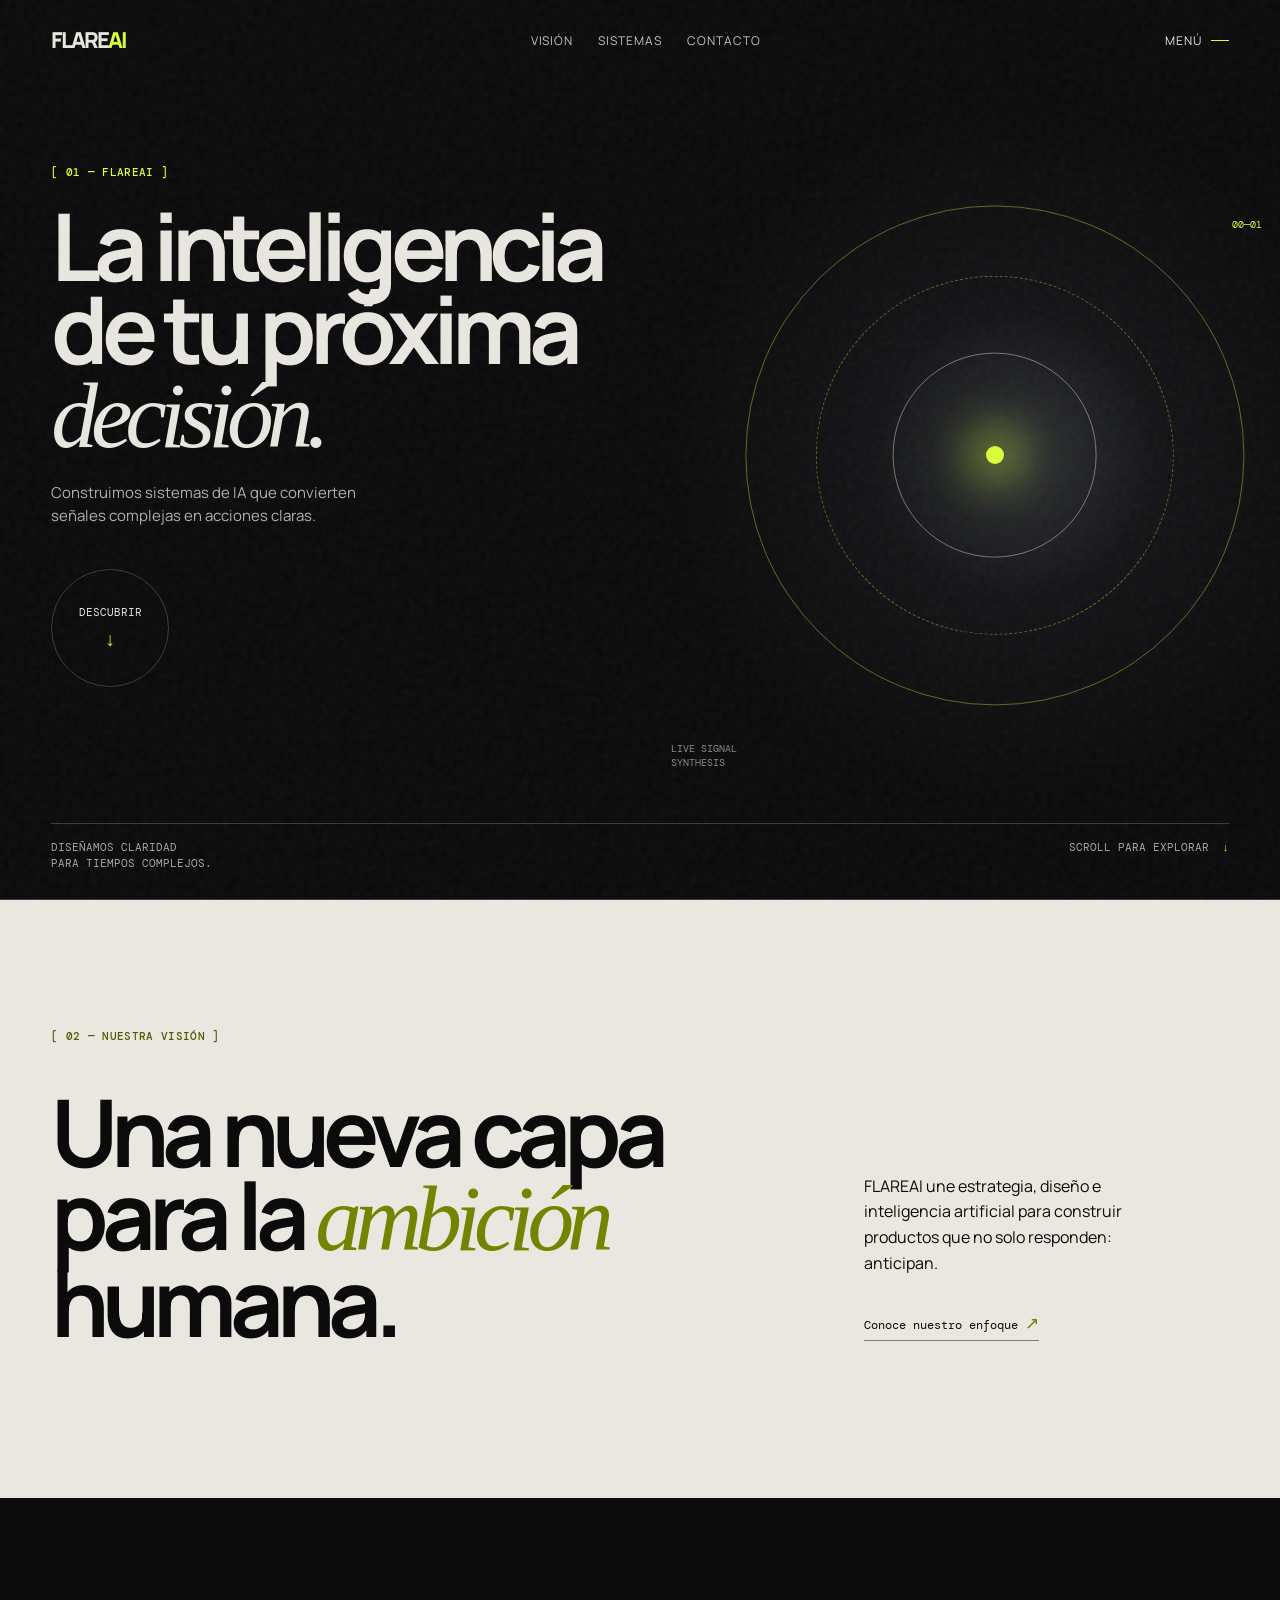
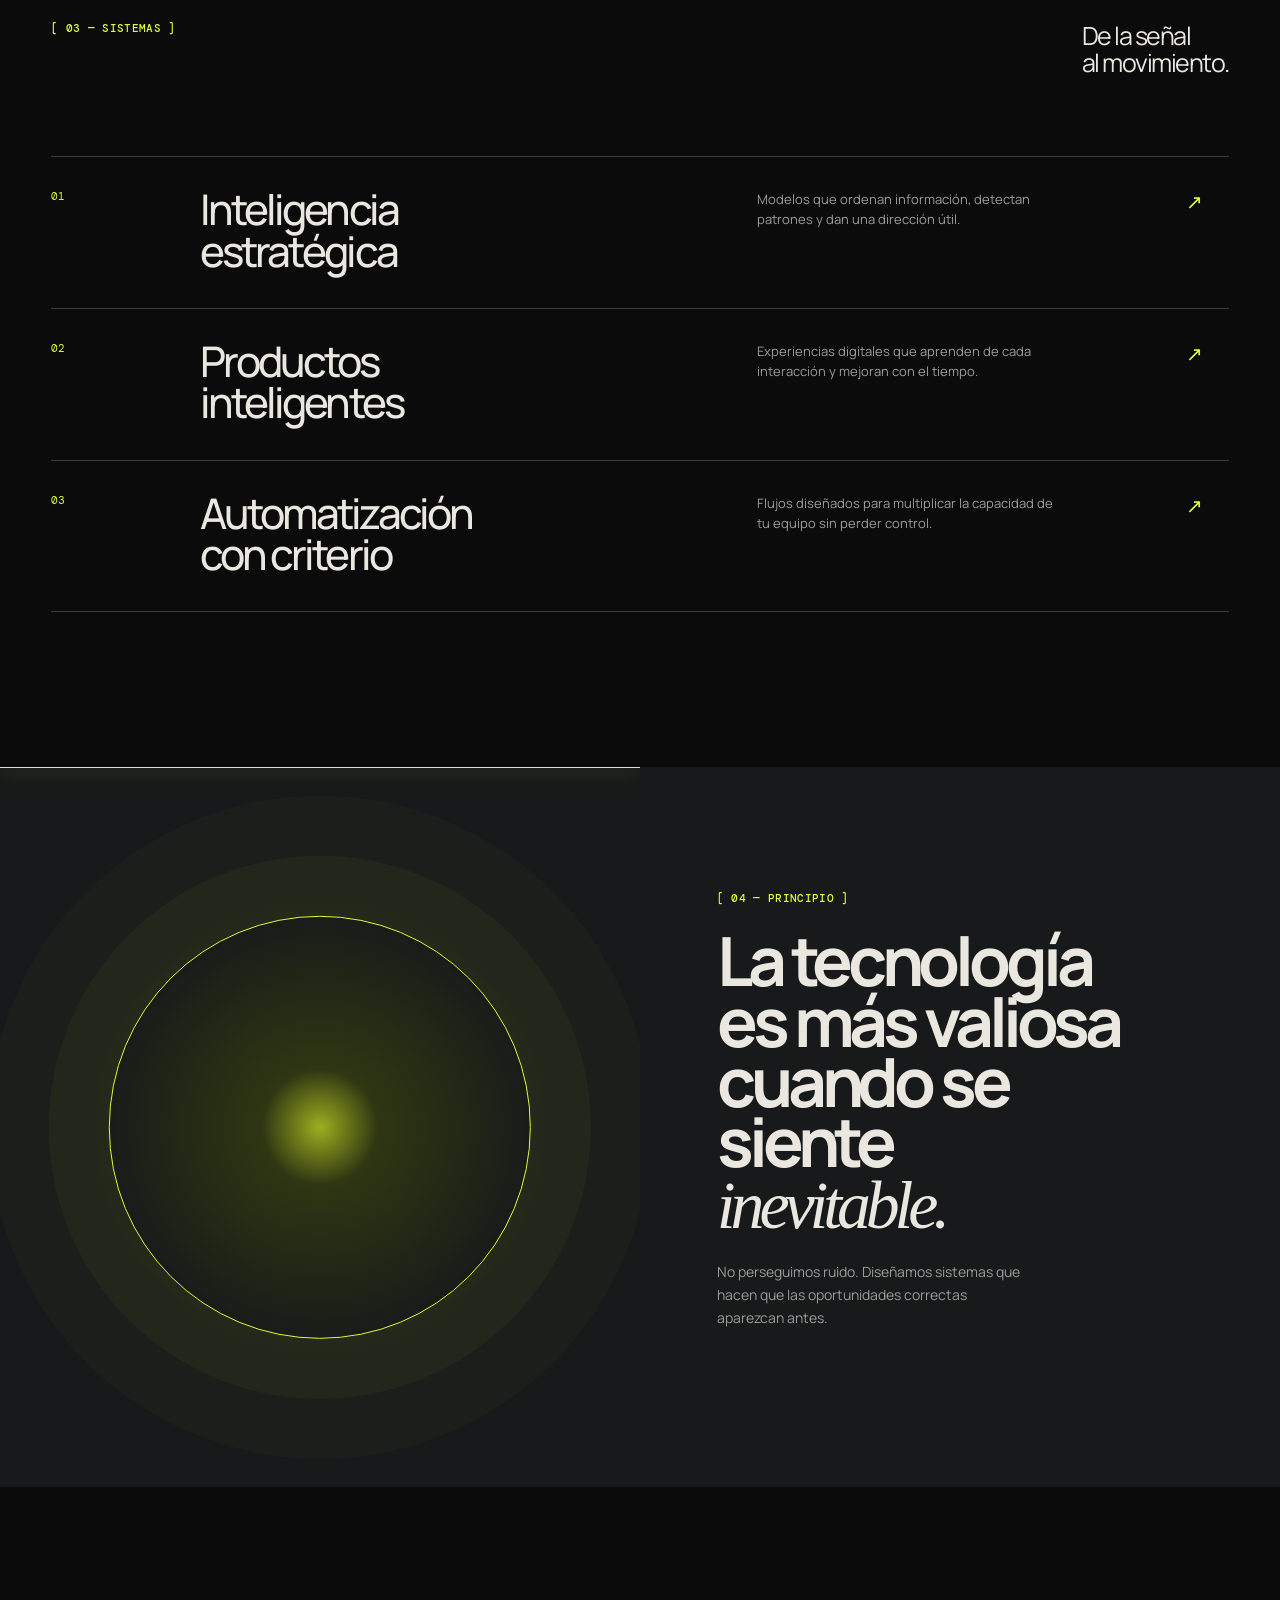
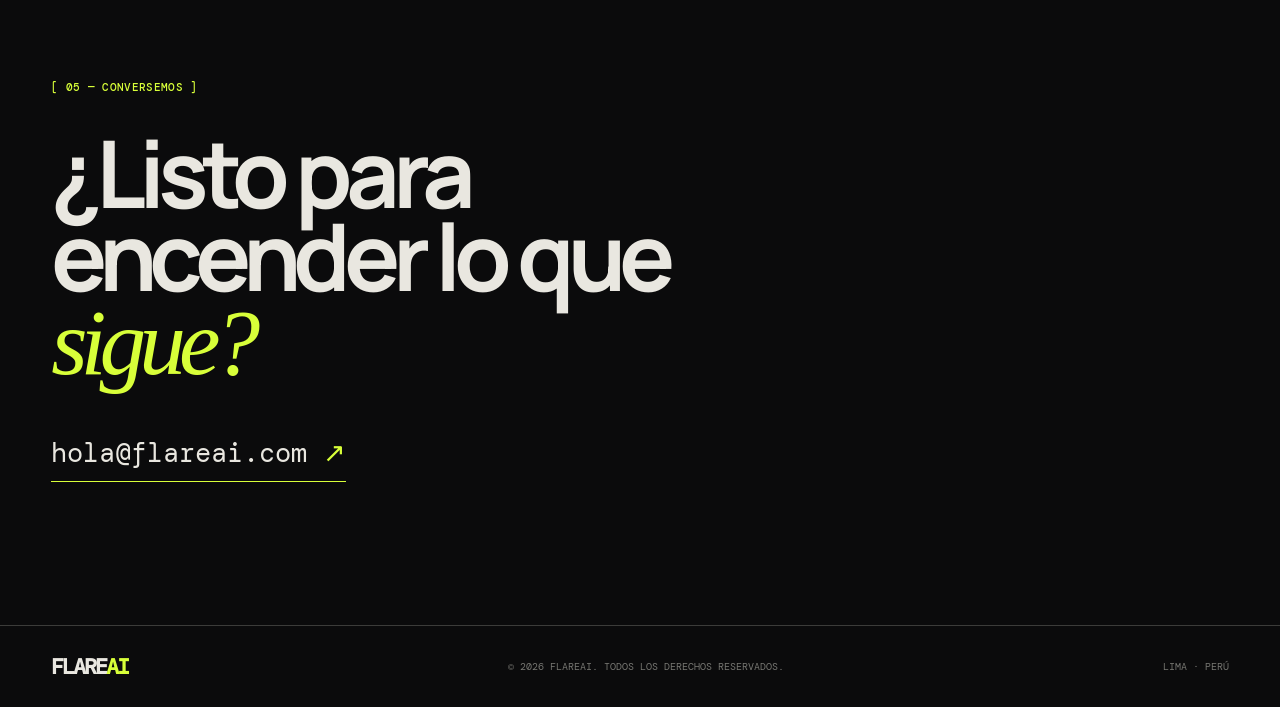
==== index.html @ a226c94e "Add files via upload" ====
<!doctype html>
<html lang="es">
  <head>
    <meta charset="UTF-8" />
    <meta name="viewport" content="width=device-width, initial-scale=1.0" />
    <meta name="description" content="FLAREAI — inteligencia que crea posibilidades." />
    <title>FLAREAI — Inteligencia que crea posibilidades</title>
    <link rel="preconnect" href="https://fonts.googleapis.com" />
    <link rel="preconnect" href="https://fonts.gstatic.com" crossorigin />
    <link href="https://fonts.googleapis.com/css2?family=DM+Mono:wght@400;500&family=Manrope:wght@400;500;600;700;800&display=swap" rel="stylesheet" />
    <link rel="stylesheet" href="styles.css" />
  </head>
  <body>
    <div class="grain" aria-hidden="true"></div>
    <header class="site-header">
      <a class="wordmark" href="#inicio" aria-label="FLAREAI, inicio">FLARE<span>AI</span></a>
      <nav aria-label="Navegación principal">
        <a href="#vision">Visión</a>
        <a href="#sistemas">Sistemas</a>
        <a href="#contacto">Contacto</a>
      </nav>
      <button class="menu-button" type="button" aria-label="Abrir menú">Menú <i></i></button>
    </header>

    <main>
      <section class="hero" id="inicio">
        <div class="hero-copy reveal">
          <p class="eyebrow">[ 01 — FLAREAI ]</p>
          <h1>La inteligencia<br />de tu próxima<br /><em>decisión.</em></h1>
          <p class="intro">Construimos sistemas de IA que convierten señales complejas en acciones claras.</p>
          <a class="round-link" href="#vision"><span>Descubrir</span><b>↓</b></a>
        </div>
        <div class="hero-visual" aria-label="Visualización abstracta de inteligencia artificial">
          <div class="orb orb-one"></div><div class="orb orb-two"></div><div class="orb orb-three"></div>
          <div class="core"></div>
          <p class="system-label">LIVE SIGNAL<br />SYNTHESIS</p>
          <p class="system-number">00—01</p>
        </div>
        <div class="hero-footer reveal">
          <p>Diseñamos claridad<br />para tiempos complejos.</p>
          <p>Scroll para explorar <span>↓</span></p>
        </div>
      </section>

      <section class="statement" id="vision">
        <p class="eyebrow">[ 02 — NUESTRA VISIÓN ]</p>
        <div class="statement-grid">
          <h2>Una nueva capa<br />para la <em>ambición</em><br />humana.</h2>
          <div class="statement-text">
            <p>FLAREAI une estrategia, diseño e inteligencia artificial para construir productos que no solo responden: anticipan.</p>
            <a class="text-link" href="#sistemas">Conoce nuestro enfoque <span>↗</span></a>
          </div>
        </div>
      </section>

      <section class="capabilities" id="sistemas">
        <div class="section-heading">
          <p class="eyebrow">[ 03 — SISTEMAS ]</p>
          <p>De la señal<br />al movimiento.</p>
        </div>
        <div class="capability-list">
          <article class="capability">
            <span>01</span><h3>Inteligencia<br />estratégica</h3><p>Modelos que ordenan información, detectan patrones y dan una dirección útil.</p><b>↗</b>
          </article>
          <article class="capability">
            <span>02</span><h3>Productos<br />inteligentes</h3><p>Experiencias digitales que aprenden de cada interacción y mejoran con el tiempo.</p><b>↗</b>
          </article>
          <article class="capability">
            <span>03</span><h3>Automatización<br />con criterio</h3><p>Flujos diseñados para multiplicar la capacidad de tu equipo sin perder control.</p><b>↗</b>
          </article>
        </div>
      </section>

      <section class="manifesto">
        <div class="manifesto-visual"><div class="pulse"></div><div class="scanline"></div></div>
        <div class="manifesto-copy">
          <p class="eyebrow">[ 04 — PRINCIPIO ]</p>
          <h2>La tecnología<br />es más valiosa<br />cuando se siente<br /><em>inevitable.</em></h2>
          <p>No perseguimos ruido. Diseñamos sistemas que hacen que las oportunidades correctas aparezcan antes.</p>
        </div>
      </section>

      <section class="contact" id="contacto">
        <p class="eyebrow">[ 05 — CONVERSEMOS ]</p>
        <h2>¿Listo para<br />encender lo que<br /><em>sigue?</em></h2>
        <a class="contact-link" href="mailto:hola@flareai.com">hola@flareai.com <span>↗</span></a>
      </section>
    </main>

    <footer>
      <a class="wordmark" href="#inicio">FLARE<span>AI</span></a>
      <p>© 2026 FLAREAI. Todos los derechos reservados.</p>
      <p>Lima · Perú</p>
    </footer>
    <script src="script.js"></script>
  </body>
</html>
---- styles.css ----
:root { --ink:#0b0b0c; --paper:#e9e7e0; --acid:#d8ff39; --line:rgba(233,231,224,.22); --muted:#9c9b97; }
* { box-sizing:border-box; } html { scroll-behavior:smooth; } body { margin:0; background:var(--ink); color:var(--paper); font-family:Manrope,Arial,sans-serif; overflow-x:hidden; } a { color:inherit; text-decoration:none; }
.grain { position:fixed; inset:0; opacity:.055; pointer-events:none; z-index:5; background-image:url("data:image/svg+xml,%3Csvg viewBox='0 0 180 180' xmlns='http://www.w3.org/2000/svg'%3E%3Cfilter id='n'%3E%3CfeTurbulence type='fractalNoise' baseFrequency='.8' numOctaves='4' stitchTiles='stitch'/%3E%3C/filter%3E%3Crect width='100%25' height='100%25' filter='url(%23n)' opacity='.8'/%3E%3C/svg%3E"); }
.site-header { position:absolute; z-index:2; top:0; left:0; width:100%; padding:25px 4vw; display:flex; justify-content:space-between; align-items:center; font-size:12px; text-transform:uppercase; letter-spacing:.08em; }
.wordmark { font-size:22px; font-weight:800; letter-spacing:-.09em; } .wordmark span { color:var(--acid); }
nav { display:flex; gap:25px; color:#c6c5c1; } nav a:hover { color:var(--acid); }.menu-button { border:0; padding:0; background:none; color:var(--paper); font:inherit; text-transform:uppercase; letter-spacing:.08em; display:flex; gap:9px; align-items:center; cursor:pointer; }.menu-button i { width:18px; height:1px; background:var(--acid); display:block; }
.hero { min-height:100vh; position:relative; display:grid; grid-template-columns:1.06fr .94fr; align-items:end; padding:130px 4vw 28px; border-bottom:1px solid var(--line); overflow:hidden; }.hero-copy { z-index:1; padding-bottom:100px; }.eyebrow { margin:0; color:var(--acid); font:500 11px/1.25 'DM Mono',monospace; letter-spacing:.03em; }.hero h1,.statement h2,.manifesto h2,.contact h2 { margin:24px 0; font-size:clamp(54px,7.3vw,118px); line-height:.89; letter-spacing:-.075em; font-weight:700; }.hero h1 em,h2 em { font-weight:400; font-family:Georgia,serif; }.intro { max-width:305px; color:#b1b0ad; font-size:15px; line-height:1.55; }.round-link { margin-top:42px; width:118px; height:118px; border-radius:100%; border:1px solid var(--line); display:flex; flex-direction:column; align-items:center; justify-content:center; gap:8px; text-transform:uppercase; font:11px 'DM Mono',monospace; transition:.3s; }.round-link b { color:var(--acid); font-size:19px; font-weight:400; }.round-link:hover { background:var(--acid); color:var(--ink); border-color:var(--acid); transform:rotate(-8deg); }.round-link:hover b { color:var(--ink); }
.hero-visual { position:absolute; right:-3%; top:6%; height:95%; width:55%; overflow:hidden; background:radial-gradient(circle at 57% 47%,#303235 0,#131416 24%,transparent 57%); }.orb,.core { position:absolute; border-radius:50%; left:54%; top:47%; transform:translate(-50%,-50%); }.orb { border:1px solid rgba(216,255,57,.38); }.orb-one { width:39vw; height:39vw; animation:spin 23s linear infinite; }.orb-two { width:28vw; height:28vw; border-style:dashed; animation:spin 15s linear infinite reverse; }.orb-three { width:16vw; height:16vw; border-color:rgba(233,231,224,.45); }.core { width:18px; height:18px; background:var(--acid); box-shadow:0 0 45px 18px rgba(216,255,57,.44); }.system-label,.system-number { position:absolute; color:#898a84; font:10px/1.4 'DM Mono',monospace; }.system-label { left:8%; bottom:15%; }.system-number { right:8%; top:18%; color:var(--acid); }.hero-footer { grid-column:1/-1; z-index:1; border-top:1px solid var(--line); padding-top:16px; display:flex; justify-content:space-between; color:#a8a7a2; font:11px/1.4 'DM Mono',monospace; text-transform:uppercase; }.hero-footer p { margin:0; }.hero-footer span { color:var(--acid); margin-left:6px; }
.statement { background:var(--paper); color:var(--ink); padding:130px 4vw 155px; }.statement .eyebrow { color:#4f5d00; }.statement-grid { display:grid; grid-template-columns:1.36fr .64fr; gap:3vw; }.statement h2 { margin:46px 0 0; max-width:850px; }.statement h2 em { color:#758400; }.statement-text { align-self:end; padding-bottom:9px; max-width:310px; }.statement-text p { font-size:16px; line-height:1.6; margin:0 0 36px; }.text-link { font:12px 'DM Mono',monospace; border-bottom:1px solid #7d7c76; padding-bottom:7px; }.text-link span { color:#718000; font-size:17px; }
.capabilities { padding:124px 4vw 40px; }.section-heading { display:flex; justify-content:space-between; padding-bottom:80px; }.section-heading>p:last-child { margin:0; font-size:25px; line-height:1.08; letter-spacing:-.06em; }.capability-list { border-top:1px solid var(--line); }.capability { display:grid; grid-template-columns:.3fr 1.25fr .95fr .1fr; gap:20px; align-items:start; padding:32px 0 36px; border-bottom:1px solid var(--line); transition:.35s; }.capability:hover { padding-left:15px; background:#151515; }.capability span,.capability>b { color:var(--acid); font:11px 'DM Mono',monospace; }.capability h3 { margin:0; font-size:clamp(27px,3.3vw,50px); font-weight:500; line-height:.98; letter-spacing:-.07em; }.capability p { color:var(--muted); max-width:300px; margin:0; font-size:13px; line-height:1.55; }.capability>b { font-size:20px; font-weight:400; }
.manifesto { margin-top:115px; display:grid; grid-template-columns:1fr 1fr; min-height:720px; background:#17191a; }.manifesto-visual { position:relative; overflow:hidden; background:radial-gradient(circle at 50% 50%, #9caf1f, #2f3612 12%, #17191a 47%); }.pulse { position:absolute; width:66%; aspect-ratio:1; top:50%; left:50%; border-radius:50%; border:1px solid var(--acid); transform:translate(-50%,-50%); box-shadow:0 0 0 60px rgba(216,255,57,.04),0 0 0 120px rgba(216,255,57,.025); animation:pulse 4s ease-in-out infinite; }.scanline { position:absolute; left:0; width:100%; height:1px; background:var(--acid); box-shadow:0 0 20px var(--acid); animation:scan 5s ease-in-out infinite; }.manifesto-copy { padding:125px 8vw 80px 6vw; }.manifesto h2 { font-size:clamp(45px,5.3vw,88px); }.manifesto-copy>p:last-child { color:var(--muted); max-width:310px; font-size:14px; line-height:1.65; }
.contact { padding:150px 4vw 100px; min-height:82vh; display:flex; flex-direction:column; align-items:flex-start; justify-content:center; }.contact h2 { margin:36px 0 50px; }.contact h2 em { color:var(--acid); }.contact-link { font:clamp(17px,2.1vw,30px) 'DM Mono',monospace; border-bottom:1px solid var(--acid); padding-bottom:11px; }.contact-link span { color:var(--acid); }
footer { border-top:1px solid var(--line); padding:24px 4vw; display:flex; align-items:center; justify-content:space-between; color:#777772; font:10px 'DM Mono',monospace; text-transform:uppercase; } footer .wordmark { color:var(--paper); }
.reveal { animation:reveal .8s both; } @keyframes reveal { from { transform:translateY(20px); opacity:0; } to { transform:none; opacity:1; } } @keyframes spin { to { transform:translate(-50%,-50%) rotate(360deg); } } @keyframes pulse { 50% { transform:translate(-50%,-50%) scale(1.15); opacity:.55; } } @keyframes scan { 0%,100% { top:10%; } 50% { top:90%; } }
@media (max-width:720px) { .site-header { padding:20px 5vw; } nav { display:none; }.hero { min-height:780px; display:block; padding:140px 5vw 22px; }.hero-copy { padding-bottom:0; }.hero h1 { font-size:61px; }.hero-visual { width:100%; height:47%; top:auto; bottom:63px; right:-18%; opacity:.85; }.orb-one { width:85vw; height:85vw; }.orb-two { width:62vw; height:62vw; }.orb-three { width:36vw; height:36vw; }.hero-footer { position:absolute; left:5vw; right:5vw; bottom:22px; }.statement,.capabilities,.contact { padding-left:5vw; padding-right:5vw; }.statement { padding-top:90px; padding-bottom:105px; }.statement-grid,.manifesto { grid-template-columns:1fr; }.statement h2 { font-size:53px; }.statement-text { margin-top:45px; }.section-heading { padding-bottom:45px; }.capability { grid-template-columns:34px 1fr 22px; gap:12px; }.capability p { grid-column:2/4; margin-top:10px; }.capability>b { grid-column:3; grid-row:1; }.manifesto { margin-top:70px; }.manifesto-visual { min-height:360px; }.manifesto-copy { padding:80px 5vw; }.manifesto h2 { font-size:53px; } footer { padding:23px 5vw; flex-wrap:wrap; gap:14px; } footer p:last-child { display:none; } }
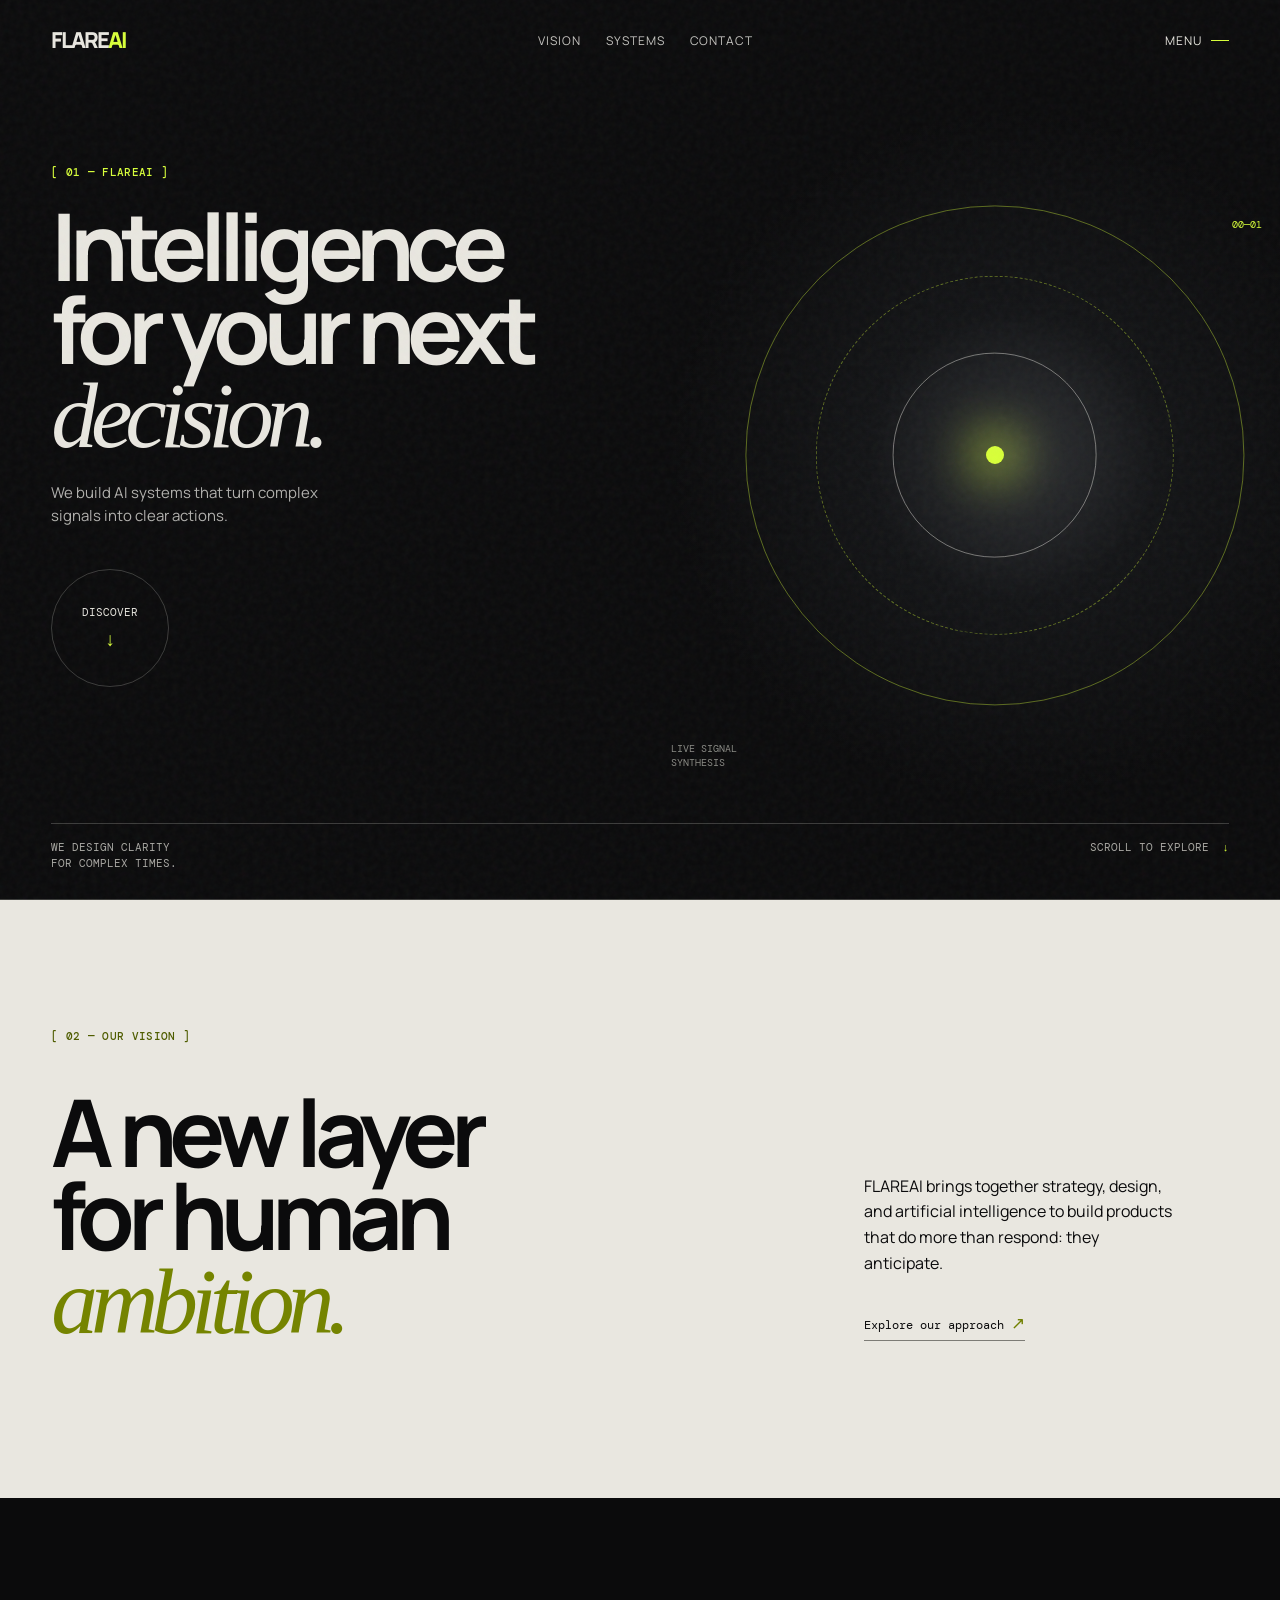
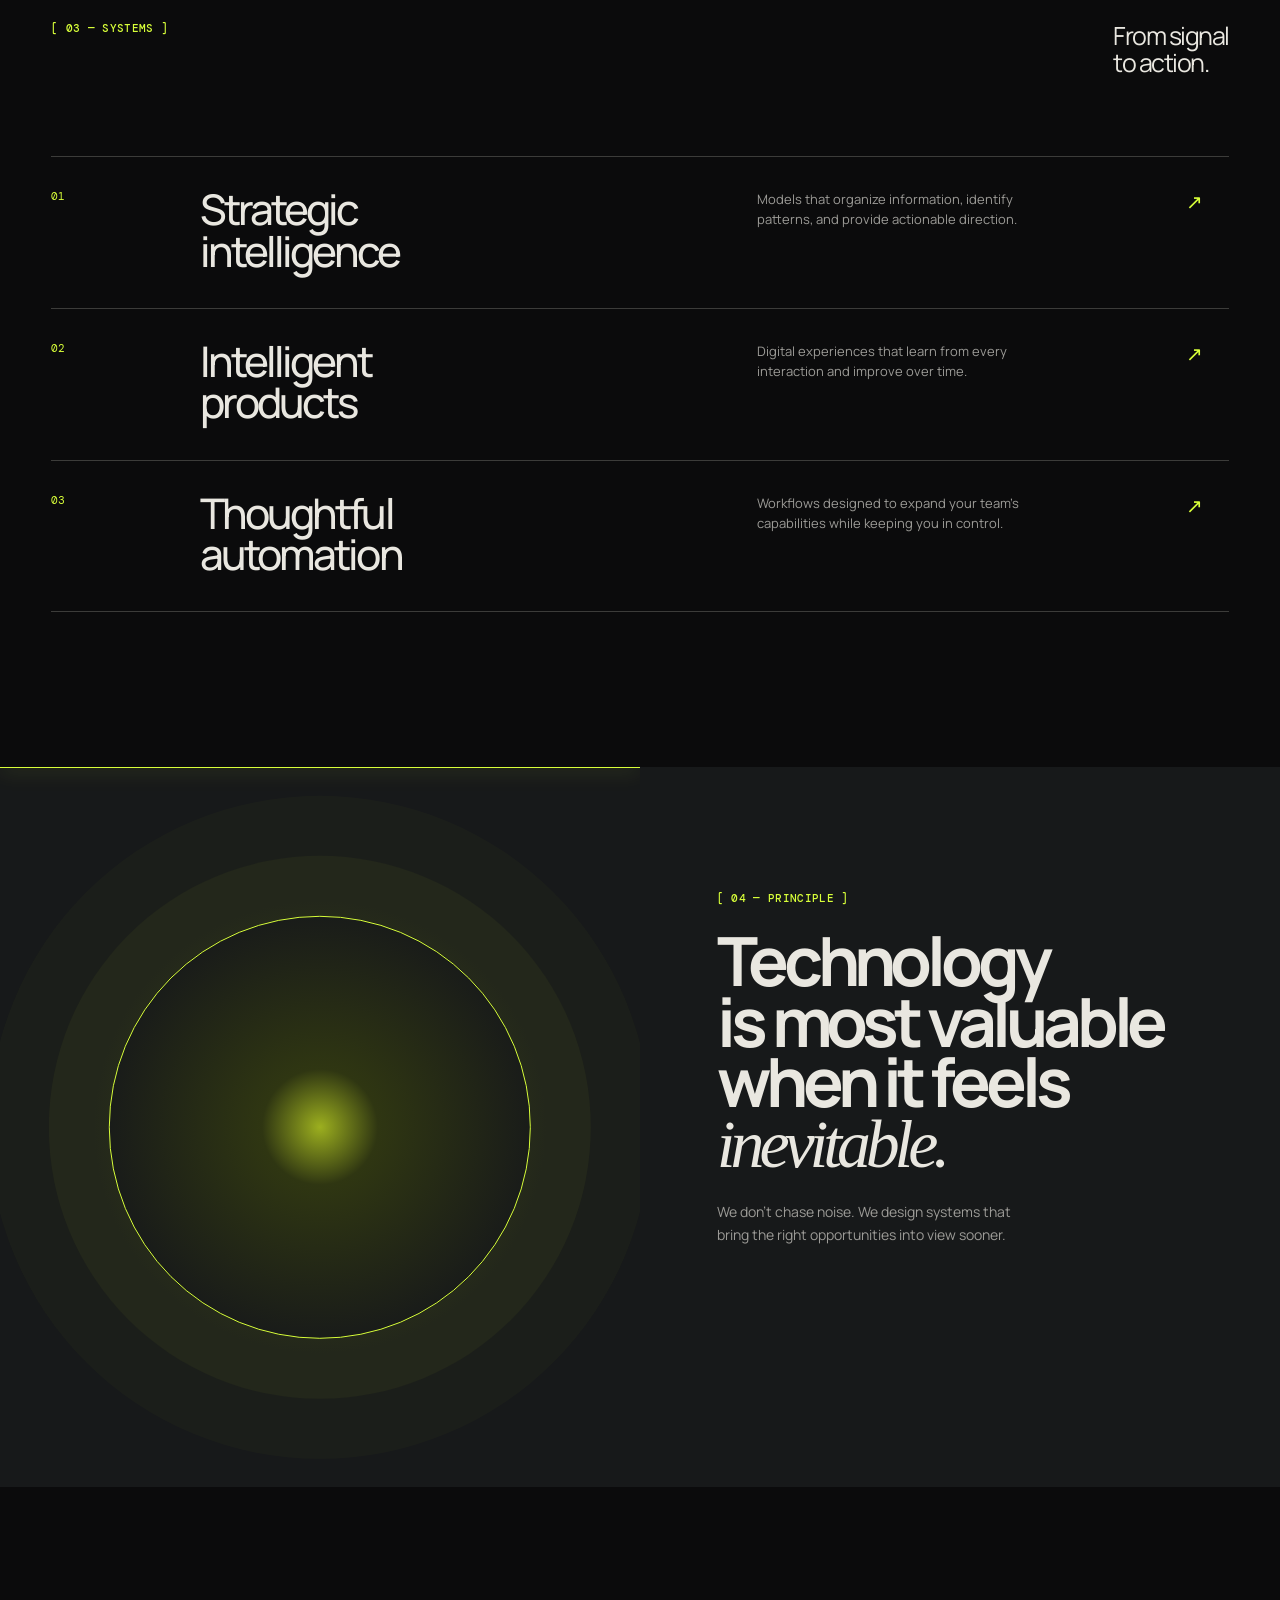
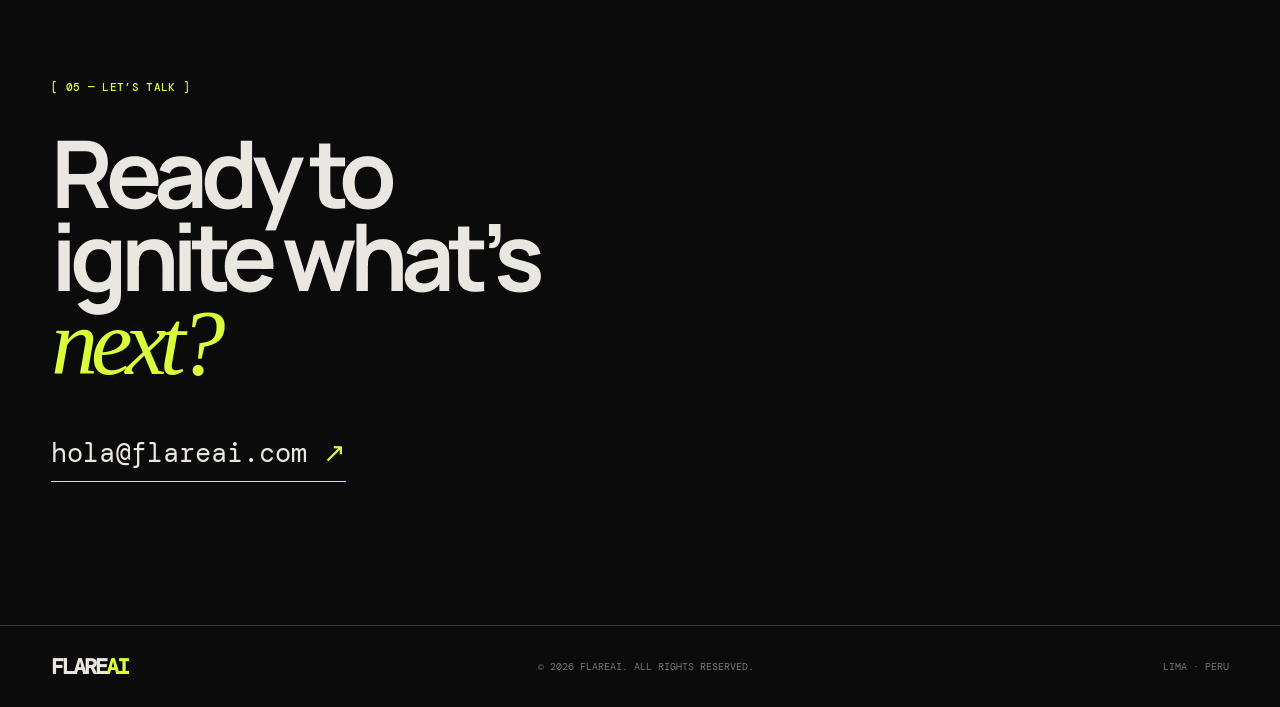
==== commit aacf7814: "Translate website content and accessibility labels into English" ====
--- a/index.html
+++ b/index.html
@@ -1,10 +1,10 @@
 <!doctype html>
-<html lang="es">
+<html lang="en">
   <head>
     <meta charset="UTF-8" />
     <meta name="viewport" content="width=device-width, initial-scale=1.0" />
-    <meta name="description" content="FLAREAI — inteligencia que crea posibilidades." />
-    <title>FLAREAI — Inteligencia que crea posibilidades</title>
+    <meta name="description" content="FLAREAI — intelligence that creates possibilities." />
+    <title>FLAREAI — Intelligence that creates possibilities</title>
     <link rel="preconnect" href="https://fonts.googleapis.com" />
     <link rel="preconnect" href="https://fonts.gstatic.com" crossorigin />
     <link href="https://fonts.googleapis.com/css2?family=DM+Mono:wght@400;500&family=Manrope:wght@400;500;600;700;800&display=swap" rel="stylesheet" />
@@ -13,60 +13,60 @@
   <body>
     <div class="grain" aria-hidden="true"></div>
     <header class="site-header">
-      <a class="wordmark" href="#inicio" aria-label="FLAREAI, inicio">FLARE<span>AI</span></a>
-      <nav aria-label="Navegación principal">
-        <a href="#vision">Visión</a>
-        <a href="#sistemas">Sistemas</a>
-        <a href="#contacto">Contacto</a>
+      <a class="wordmark" href="#inicio" aria-label="FLAREAI, home">FLARE<span>AI</span></a>
+      <nav aria-label="Main navigation">
+        <a href="#vision">Vision</a>
+        <a href="#sistemas">Systems</a>
+        <a href="#contacto">Contact</a>
       </nav>
-      <button class="menu-button" type="button" aria-label="Abrir menú">Menú <i></i></button>
+      <button class="menu-button" type="button" aria-label="Open menu">Menu <i></i></button>
     </header>
 
     <main>
       <section class="hero" id="inicio">
         <div class="hero-copy reveal">
           <p class="eyebrow">[ 01 — FLAREAI ]</p>
-          <h1>La inteligencia<br />de tu próxima<br /><em>decisión.</em></h1>
-          <p class="intro">Construimos sistemas de IA que convierten señales complejas en acciones claras.</p>
-          <a class="round-link" href="#vision"><span>Descubrir</span><b>↓</b></a>
+          <h1>Intelligence<br />for your next<br /><em>decision.</em></h1>
+          <p class="intro">We build AI systems that turn complex signals into clear actions.</p>
+          <a class="round-link" href="#vision"><span>Discover</span><b>↓</b></a>
         </div>
-        <div class="hero-visual" aria-label="Visualización abstracta de inteligencia artificial">
+        <div class="hero-visual" aria-label="Abstract visualization of artificial intelligence">
           <div class="orb orb-one"></div><div class="orb orb-two"></div><div class="orb orb-three"></div>
           <div class="core"></div>
           <p class="system-label">LIVE SIGNAL<br />SYNTHESIS</p>
           <p class="system-number">00—01</p>
         </div>
         <div class="hero-footer reveal">
-          <p>Diseñamos claridad<br />para tiempos complejos.</p>
-          <p>Scroll para explorar <span>↓</span></p>
+          <p>We design clarity<br />for complex times.</p>
+          <p>Scroll to explore <span>↓</span></p>
         </div>
       </section>
 
       <section class="statement" id="vision">
-        <p class="eyebrow">[ 02 — NUESTRA VISIÓN ]</p>
+        <p class="eyebrow">[ 02 — OUR VISION ]</p>
         <div class="statement-grid">
-          <h2>Una nueva capa<br />para la <em>ambición</em><br />humana.</h2>
+          <h2>A new layer<br />for human<br /><em>ambition.</em></h2>
           <div class="statement-text">
-            <p>FLAREAI une estrategia, diseño e inteligencia artificial para construir productos que no solo responden: anticipan.</p>
-            <a class="text-link" href="#sistemas">Conoce nuestro enfoque <span>↗</span></a>
+            <p>FLAREAI brings together strategy, design, and artificial intelligence to build products that do more than respond: they anticipate.</p>
+            <a class="text-link" href="#sistemas">Explore our approach <span>↗</span></a>
           </div>
         </div>
       </section>
 
       <section class="capabilities" id="sistemas">
         <div class="section-heading">
-          <p class="eyebrow">[ 03 — SISTEMAS ]</p>
-          <p>De la señal<br />al movimiento.</p>
+          <p class="eyebrow">[ 03 — SYSTEMS ]</p>
+          <p>From signal<br />to action.</p>
         </div>
         <div class="capability-list">
           <article class="capability">
-            <span>01</span><h3>Inteligencia<br />estratégica</h3><p>Modelos que ordenan información, detectan patrones y dan una dirección útil.</p><b>↗</b>
+            <span>01</span><h3>Strategic<br />intelligence</h3><p>Models that organize information, identify patterns, and provide actionable direction.</p><b>↗</b>
           </article>
           <article class="capability">
-            <span>02</span><h3>Productos<br />inteligentes</h3><p>Experiencias digitales que aprenden de cada interacción y mejoran con el tiempo.</p><b>↗</b>
+            <span>02</span><h3>Intelligent<br />products</h3><p>Digital experiences that learn from every interaction and improve over time.</p><b>↗</b>
           </article>
           <article class="capability">
-            <span>03</span><h3>Automatización<br />con criterio</h3><p>Flujos diseñados para multiplicar la capacidad de tu equipo sin perder control.</p><b>↗</b>
+            <span>03</span><h3>Thoughtful<br />automation</h3><p>Workflows designed to expand your team’s capabilities while keeping you in control.</p><b>↗</b>
           </article>
         </div>
       </section>
@@ -74,23 +74,23 @@
       <section class="manifesto">
         <div class="manifesto-visual"><div class="pulse"></div><div class="scanline"></div></div>
         <div class="manifesto-copy">
-          <p class="eyebrow">[ 04 — PRINCIPIO ]</p>
-          <h2>La tecnología<br />es más valiosa<br />cuando se siente<br /><em>inevitable.</em></h2>
-          <p>No perseguimos ruido. Diseñamos sistemas que hacen que las oportunidades correctas aparezcan antes.</p>
+          <p class="eyebrow">[ 04 — PRINCIPLE ]</p>
+          <h2>Technology<br />is most valuable<br />when it feels<br /><em>inevitable.</em></h2>
+          <p>We don’t chase noise. We design systems that bring the right opportunities into view sooner.</p>
         </div>
       </section>
 
       <section class="contact" id="contacto">
-        <p class="eyebrow">[ 05 — CONVERSEMOS ]</p>
-        <h2>¿Listo para<br />encender lo que<br /><em>sigue?</em></h2>
+        <p class="eyebrow">[ 05 — LET’S TALK ]</p>
+        <h2>Ready to<br />ignite what’s<br /><em>next?</em></h2>
         <a class="contact-link" href="mailto:hola@flareai.com">hola@flareai.com <span>↗</span></a>
       </section>
     </main>
 
     <footer>
       <a class="wordmark" href="#inicio">FLARE<span>AI</span></a>
-      <p>© 2026 FLAREAI. Todos los derechos reservados.</p>
-      <p>Lima · Perú</p>
+      <p>© 2026 FLAREAI. All rights reserved.</p>
+      <p>Lima · Peru</p>
     </footer>
     <script src="script.js"></script>
   </body>
